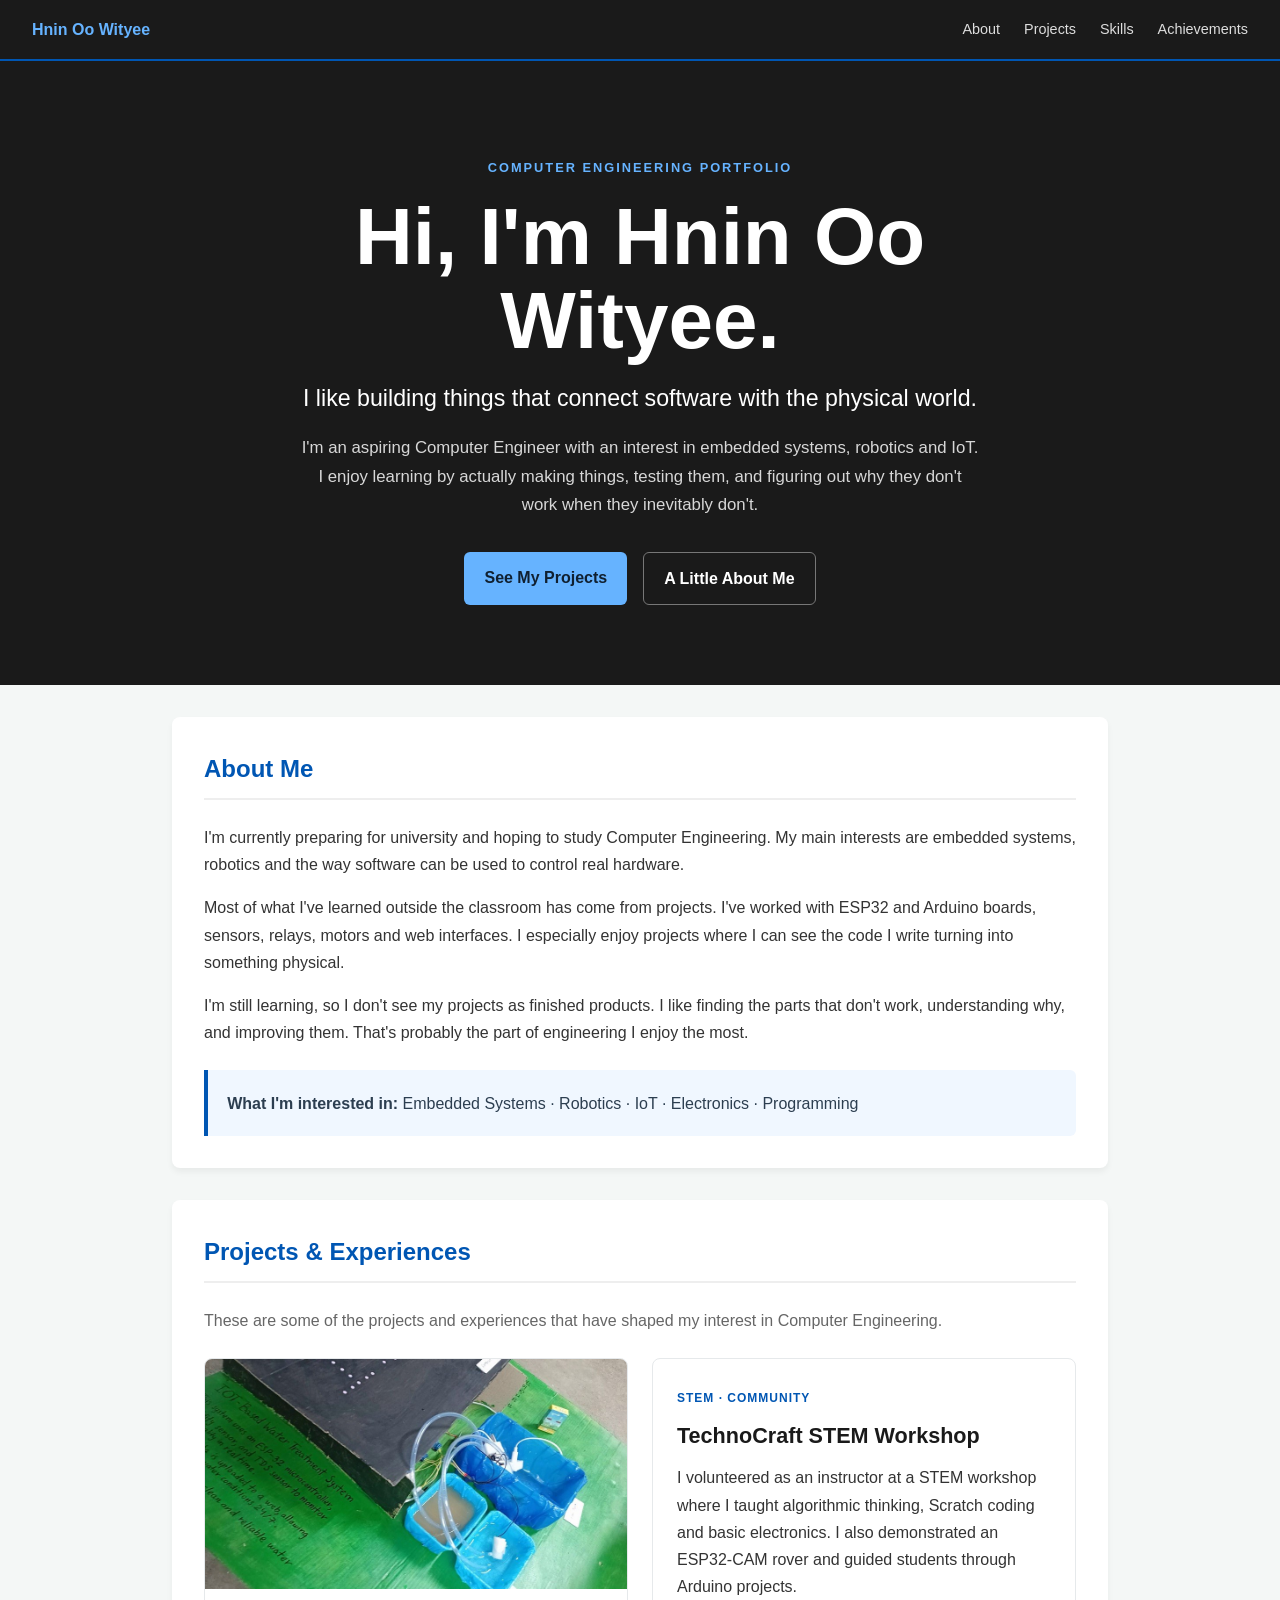
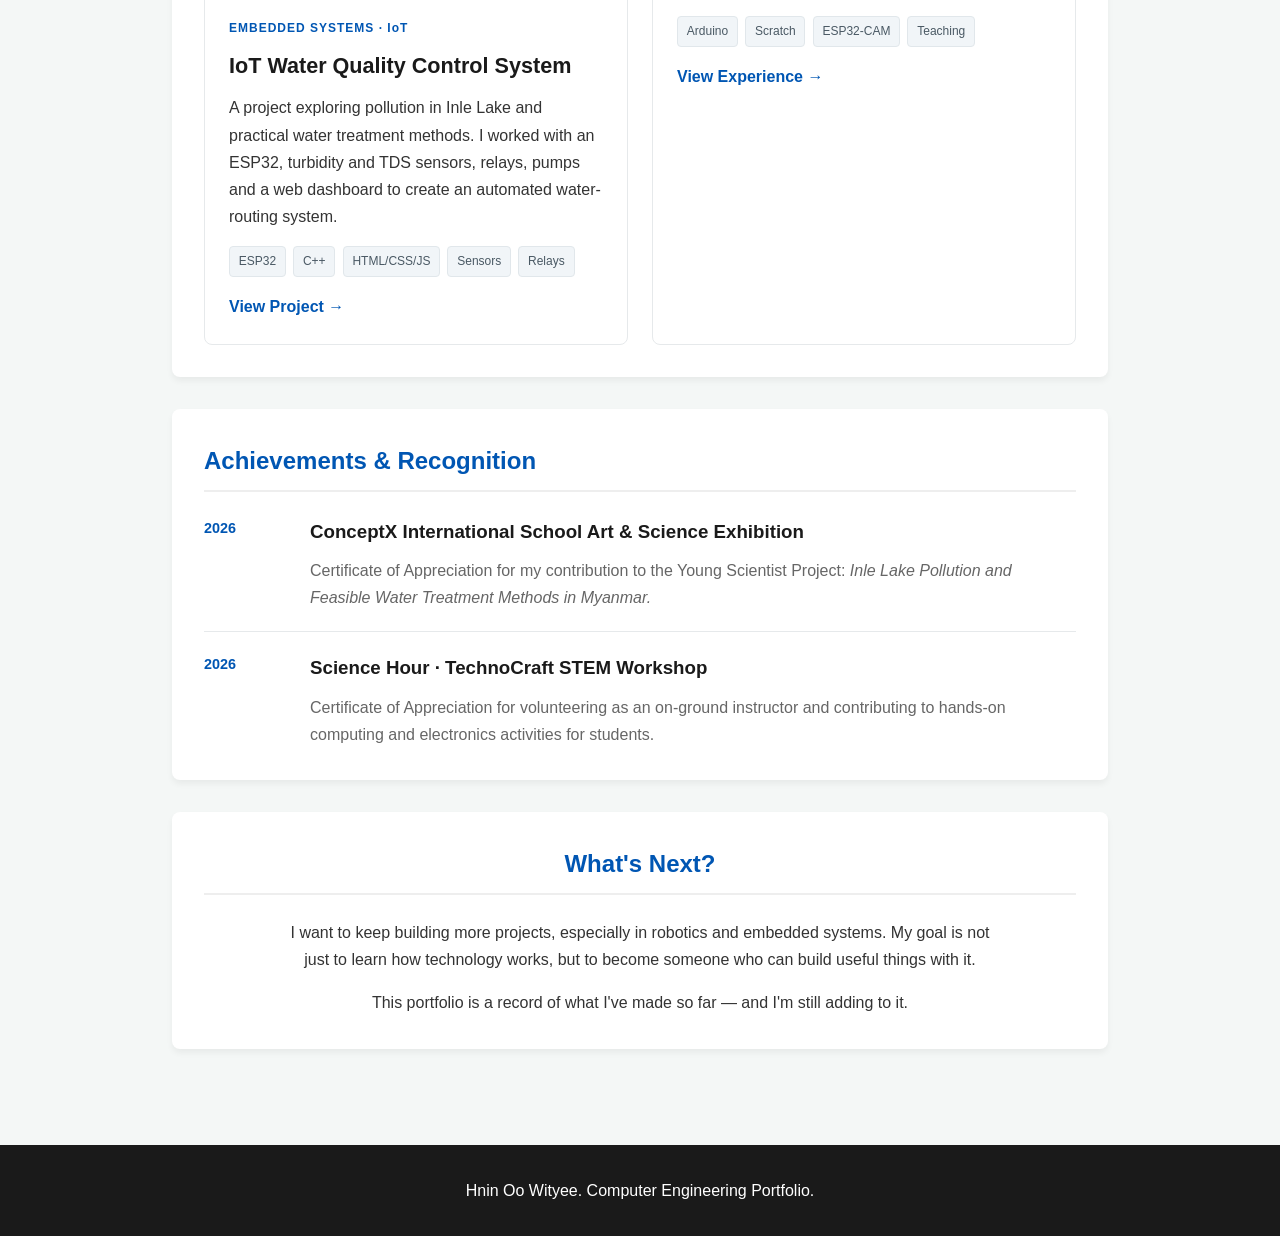
==== index.html @ 97ced182 "Add files via upload" ====
<!DOCTYPE html>
<html lang="en">
<head>
<meta charset="UTF-8">
<meta name="viewport" content="width=device-width, initial-scale=1.0">
<title>Hnin Oo Wityee | Computer Engineering Portfolio</title>
<link rel="stylesheet" href="index.css">
</head>
<body>

<nav class="nav-bar">
    <a href="home.html" class="nav-name">Hnin Oo Wityee</a>
    <div class="nav-links">
        <a href="#about">About</a>
        <a href="#projects">Projects</a>
        <a href="#skills">Skills</a>
        <a href="#achievements">Achievements</a>
    </div>
</nav>

<header class="hero">
    <div class="hero-content">
        <p class="eyebrow">COMPUTER ENGINEERING PORTFOLIO</p>
        <h1>Hi, I'm Hnin Oo Wityee.</h1>
        <p class="hero-subtitle">I like building things that connect software with the physical world.</p>
        <p class="hero-text">
            I'm an aspiring Computer Engineer with an interest in embedded systems, robotics and IoT.
            I enjoy learning by actually making things, testing them, and figuring out why they don't
            work when they inevitably don't.
        </p>
        <div class="hero-buttons">
            <a href="#projects" class="button primary-button">See My Projects</a>
            <a href="#about" class="button secondary-button">A Little About Me</a>
        </div>
    </div>
</header>

<main class="container">

<section id="about">
    <h2>About Me</h2>
    <p>
        I'm currently preparing for university and hoping to study Computer Engineering.
        My main interests are embedded systems, robotics and the way software can be used
        to control real hardware.
    </p>
    <p>
        Most of what I've learned outside the classroom has come from projects. I've worked
        with ESP32 and Arduino boards, sensors, relays, motors and web interfaces. I especially
        enjoy projects where I can see the code I write turning into something physical.
    </p>
    <p>
        I'm still learning, so I don't see my projects as finished products. I like finding
        the parts that don't work, understanding why, and improving them. That's probably the
        part of engineering I enjoy the most.
    </p>
    <div class="quote-box">
        <strong>What I'm interested in:</strong>
        Embedded Systems · Robotics · IoT · Electronics · Programming
    </div>
</section>

<section id="projects">
    <h2>Projects & Experiences</h2>
    <p class="section-intro">
        These are some of the projects and experiences that have shaped my interest in Computer Engineering.
    </p>

    <div class="project-grid">
        <article class="project-card">
            <div class="project-image">
                <img src="circuit.jpg" alt="ESP32 water quality control system with sensors, pumps and water tanks">
            </div>
            <div class="project-content">
                <span class="project-tag">EMBEDDED SYSTEMS · IoT</span>
                <h3>IoT Water Quality Control System</h3>
                <p>
                    A project exploring pollution in Inle Lake and practical water treatment methods.
                    I worked with an ESP32, turbidity and TDS sensors, relays, pumps and a web dashboard
                    to create an automated water-routing system.
                </p>
                <div class="tech-tags">
                    <span>ESP32</span><span>C++</span><span>HTML/CSS/JS</span><span>Sensors</span><span>Relays</span>
                </div>
                <a href="inle.html" class="project-link">View Project →</a>
            </div>
        </article>

        <article class="project-card">
            <div class="project-content">
                <span class="project-tag">STEM · COMMUNITY</span>
                <h3>TechnoCraft STEM Workshop</h3>
                <p>
                    I volunteered as an instructor at a STEM workshop where I taught algorithmic
                    thinking, Scratch coding and basic electronics. I also demonstrated an ESP32-CAM
                    rover and guided students through Arduino projects.
                </p>
                <div class="tech-tags">
                    <span>Arduino</span><span>Scratch</span><span>ESP32-CAM</span><span>Teaching</span>
                </div>
                <a href="technocraft.html" class="project-link">View Experience →</a>
            </div>
        </article>
    </div>
</section>



<section id="achievements">
    <h2>Achievements & Recognition</h2>
    <div class="achievement-list">
        <div class="achievement-item">
            <div class="achievement-year">2026</div>
            <div>
                <h3>ConceptX International School Art & Science Exhibition</h3>
                <p>Certificate of Appreciation for my contribution to the Young Scientist Project:
                <em>Inle Lake Pollution and Feasible Water Treatment Methods in Myanmar.</em></p>
            </div>
        </div>
        <div class="achievement-item">
            <div class="achievement-year">2026</div>
            <div>
                <h3>Science Hour · TechnoCraft STEM Workshop</h3>
                <p>Certificate of Appreciation for volunteering as an on-ground instructor and
                contributing to hands-on computing and electronics activities for students.</p>
            </div>
        </div>
    </div>
</section>

<section class="closing-section">
    <h2>What's Next?</h2>
    <p>
        I want to keep building more projects, especially in robotics and embedded systems.
        My goal is not just to learn how technology works, but to become someone who can build useful things with it.
    </p>
    <p>This portfolio is a record of what I've made so far — and I'm still adding to it.</p>
</section>

</main>

<footer>
    <p>Hnin Oo Wityee. Computer Engineering Portfolio.</p>
</footer>
</body>
</html>
---- index.css ----
:root {
    --primary-color: #0056b3;
    --secondary-color: #1a1a1a;
    --bg-color: #f4f7f6;
    --text-color: #333;
    --muted-color: #666;
    --card-bg: #fff;
    --accent-color: #66b3ff;
    --border-color: #e6e9eb;
}
* { margin:0; padding:0; box-sizing:border-box; font-family:'Segoe UI',Tahoma,Geneva,Verdana,sans-serif; }
html { scroll-behavior:smooth; }
body { background:var(--bg-color); color:var(--text-color); line-height:1.7; }
.nav-bar { background:var(--secondary-color); padding:1rem 2rem; display:flex; justify-content:space-between; align-items:center; border-bottom:2px solid var(--primary-color); position:sticky; top:0; z-index:10; }
.nav-name { color:var(--accent-color); text-decoration:none; font-weight:700; }
.nav-links { display:flex; gap:1.5rem; }
.nav-links a { color:#ddd; text-decoration:none; font-size:.9rem; }
.nav-links a:hover { color:var(--accent-color); }
.hero { background:var(--secondary-color); color:#fff; padding:6rem 2rem 5rem; text-align:center; }
.hero-content { max-width:850px; margin:auto; }
.eyebrow { color:var(--accent-color); font-size:.8rem; font-weight:700; letter-spacing:2px; margin-bottom:1rem; }
.hero h1 { font-size:clamp(3rem,8vw,5rem); line-height:1.05; margin-bottom:1rem; }
.hero-subtitle { font-size:1.45rem; margin-bottom:1rem; }
.hero-text { max-width:680px; margin:auto; color:#d7d7d7; font-size:1.05rem; }
.hero-buttons { display:flex; justify-content:center; gap:1rem; flex-wrap:wrap; margin-top:2rem; }
.button { display:inline-block; padding:.75rem 1.25rem; border-radius:6px; text-decoration:none; font-weight:600; transition:.2s; }
.primary-button { background:var(--accent-color); color:#102030; }
.secondary-button { border:1px solid #777; color:#fff; }
.button:hover { transform:translateY(-2px); }
.container { max-width:1000px; margin:auto; padding:2rem; }
section { background:var(--card-bg); margin-bottom:2rem; padding:2rem; border-radius:8px; box-shadow:0 4px 6px rgba(0,0,0,.05); }
h2 { color:var(--primary-color); border-bottom:2px solid #eee; padding-bottom:.5rem; margin-bottom:1.5rem; }
h3 { color:var(--secondary-color); margin-bottom:.6rem; }
section p + p { margin-top:1rem; }
.section-intro { color:var(--muted-color); }
.quote-box { background:#f0f7ff; border-left:4px solid var(--primary-color); padding:1.2rem; margin-top:1.5rem; border-radius:0 6px 6px 0; color:#2c3e50; }
.project-grid { display:grid; grid-template-columns:repeat(auto-fit,minmax(300px,1fr)); gap:1.5rem; margin-top:1.5rem; }
.project-card { border:1px solid var(--border-color); border-radius:8px; overflow:hidden; background:#fff; display:flex; flex-direction:column; transition:.2s; }
.project-card:hover { transform:translateY(-3px); box-shadow:0 8px 18px rgba(0,0,0,.08); }
.project-image { height:230px; background:#eef2f4; overflow:hidden; }
.project-image img { width:100%; height:100%; object-fit:cover; }
.project-content { padding:1.5rem; flex:1; }
.project-tag { color:var(--primary-color); font-size:.75rem; font-weight:700; letter-spacing:1px; }
.project-content h3 { margin-top:.5rem; font-size:1.35rem; }
.tech-tags { display:flex; flex-wrap:wrap; gap:.45rem; margin:1rem 0; }
.tech-tags span { background:#f1f5f8; border:1px solid #e1e7eb; color:#4a5964; padding:.25rem .55rem; border-radius:4px; font-size:.75rem; }
.project-link { color:var(--primary-color); text-decoration:none; font-weight:700; }
.project-link:hover { text-decoration:underline; }
.skills-grid { display:grid; grid-template-columns:repeat(auto-fit,minmax(220px,1fr)); gap:1.5rem; }
.skill-group { border-left:3px solid var(--primary-color); padding-left:1rem; }
.skill-group ul { list-style:none; }
.skill-group li { margin-bottom:.35rem; }
.achievement-list { display:flex; flex-direction:column; gap:1.25rem; }
.achievement-item { display:grid; grid-template-columns:90px 1fr; gap:1rem; padding-bottom:1.25rem; border-bottom:1px solid var(--border-color); }
.achievement-item:last-child { border-bottom:none; padding-bottom:0; }
.achievement-year { color:var(--primary-color); font-weight:700; font-size:.9rem; }
.achievement-item p { color:var(--muted-color); }
.closing-section { text-align:center; }
.closing-section p { max-width:720px; margin-left:auto; margin-right:auto; }
footer { text-align:center; padding:2rem; background:var(--secondary-color); color:#fff; margin-top:2rem; }
@media(max-width:650px) {
    .nav-bar { padding:.9rem 1rem; }
    .nav-links { gap:.7rem; }
    .nav-links a { font-size:.75rem; }
    .hero { padding:4.5rem 1.5rem 4rem; }
    .hero-subtitle { font-size:1.2rem; }
    .container { padding:1rem; }
    section { padding:1.4rem; }
    .achievement-item { grid-template-columns:1fr; gap:.25rem; }
}
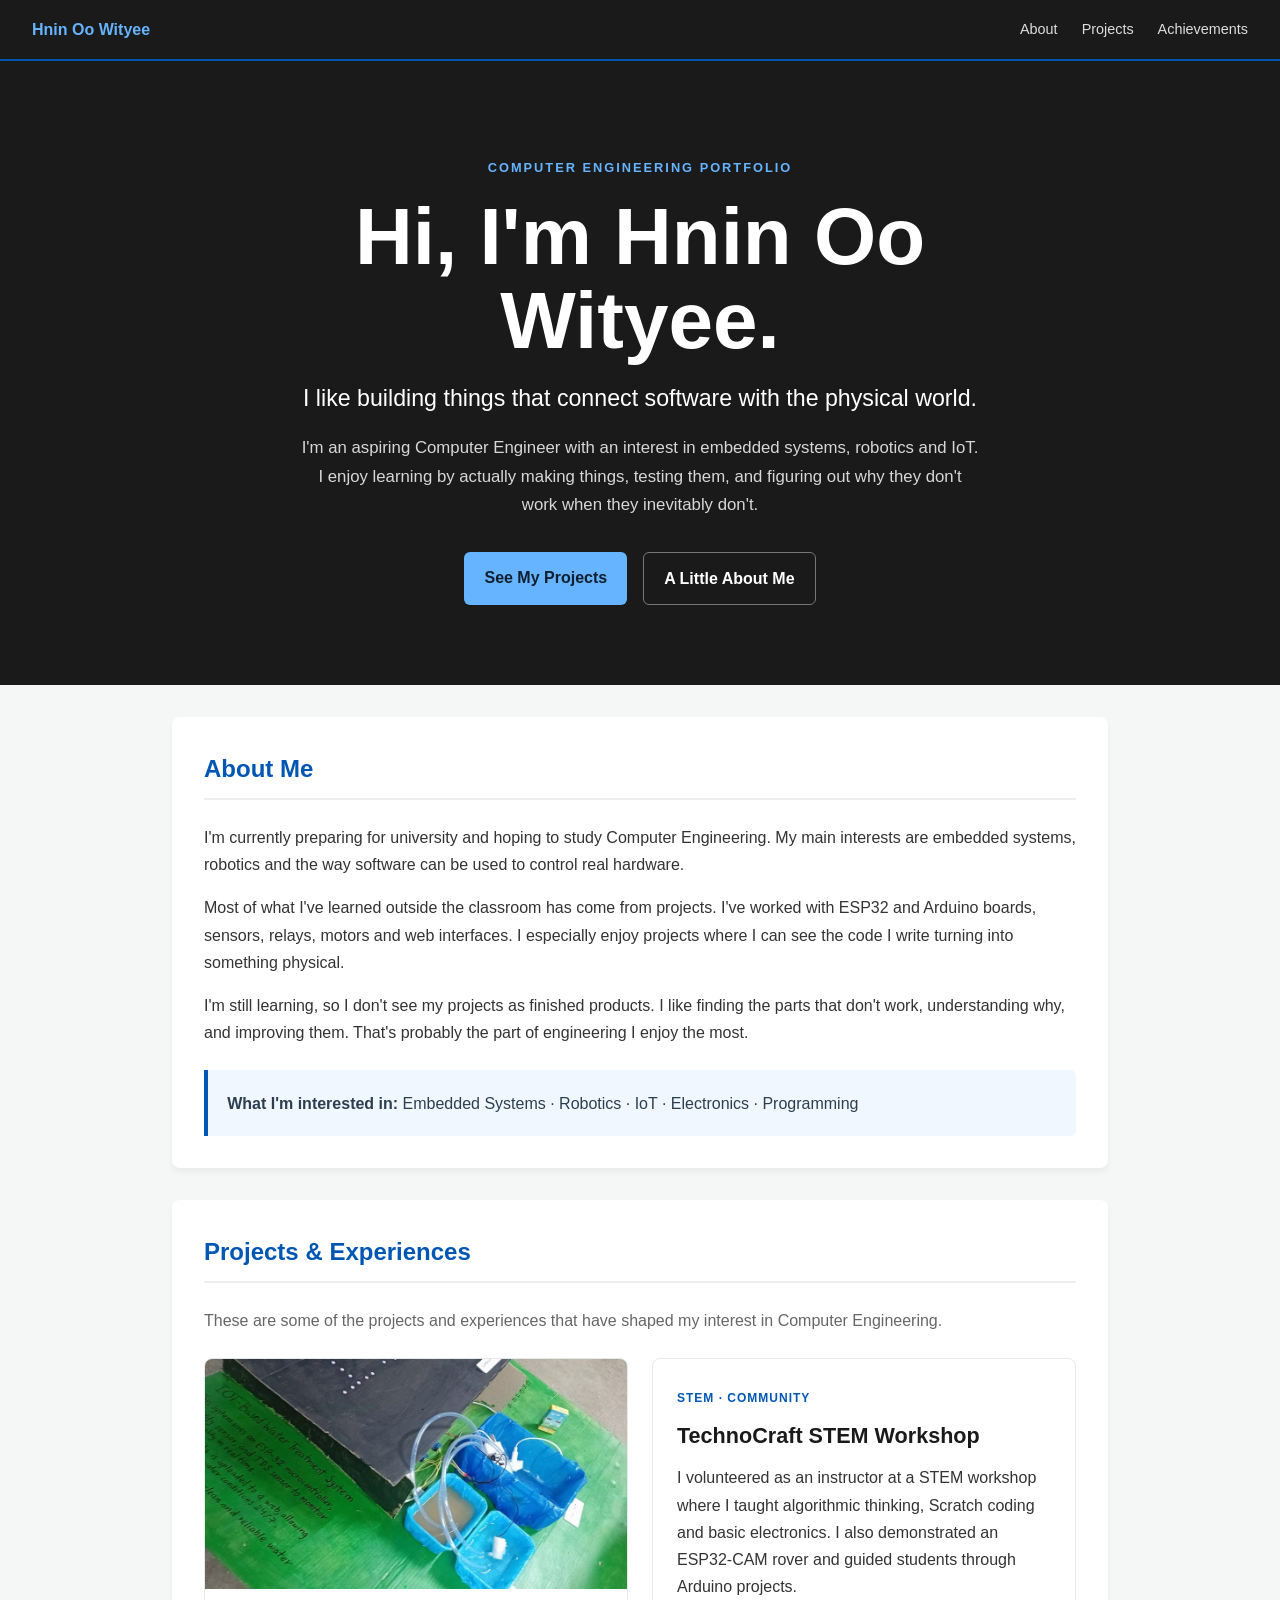
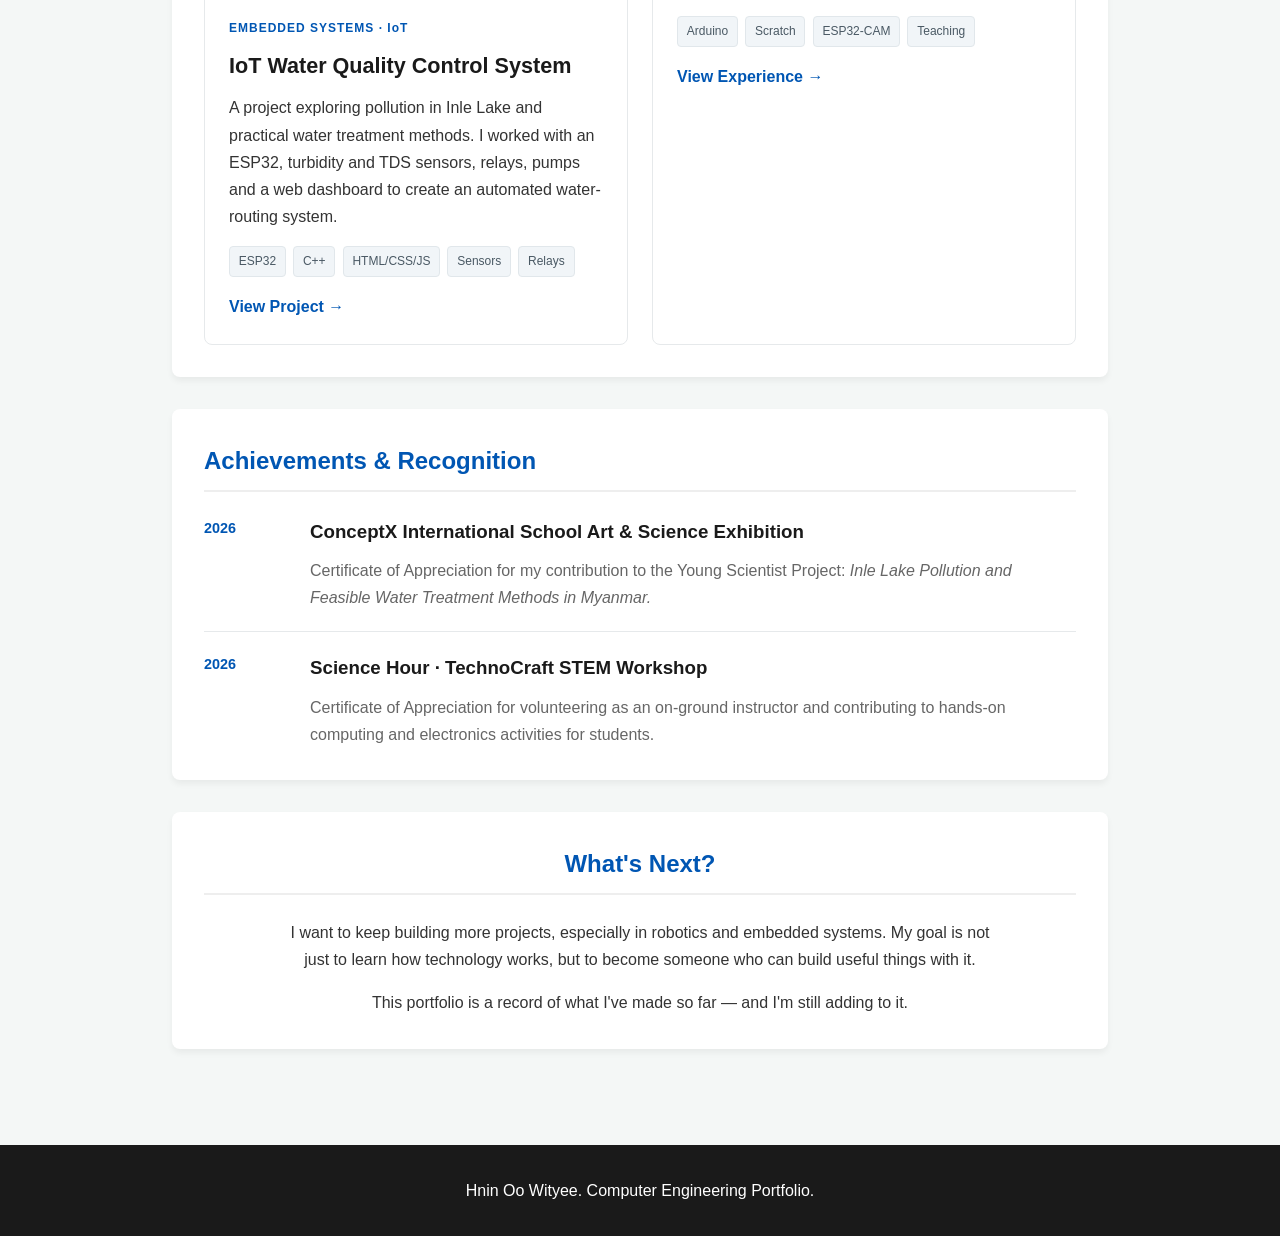
==== commit c53f06d4: "Update index.html" ====
--- a/index.html
+++ b/index.html
@@ -13,7 +13,6 @@
     <div class="nav-links">
         <a href="#about">About</a>
         <a href="#projects">Projects</a>
-        <a href="#skills">Skills</a>
         <a href="#achievements">Achievements</a>
     </div>
 </nav>
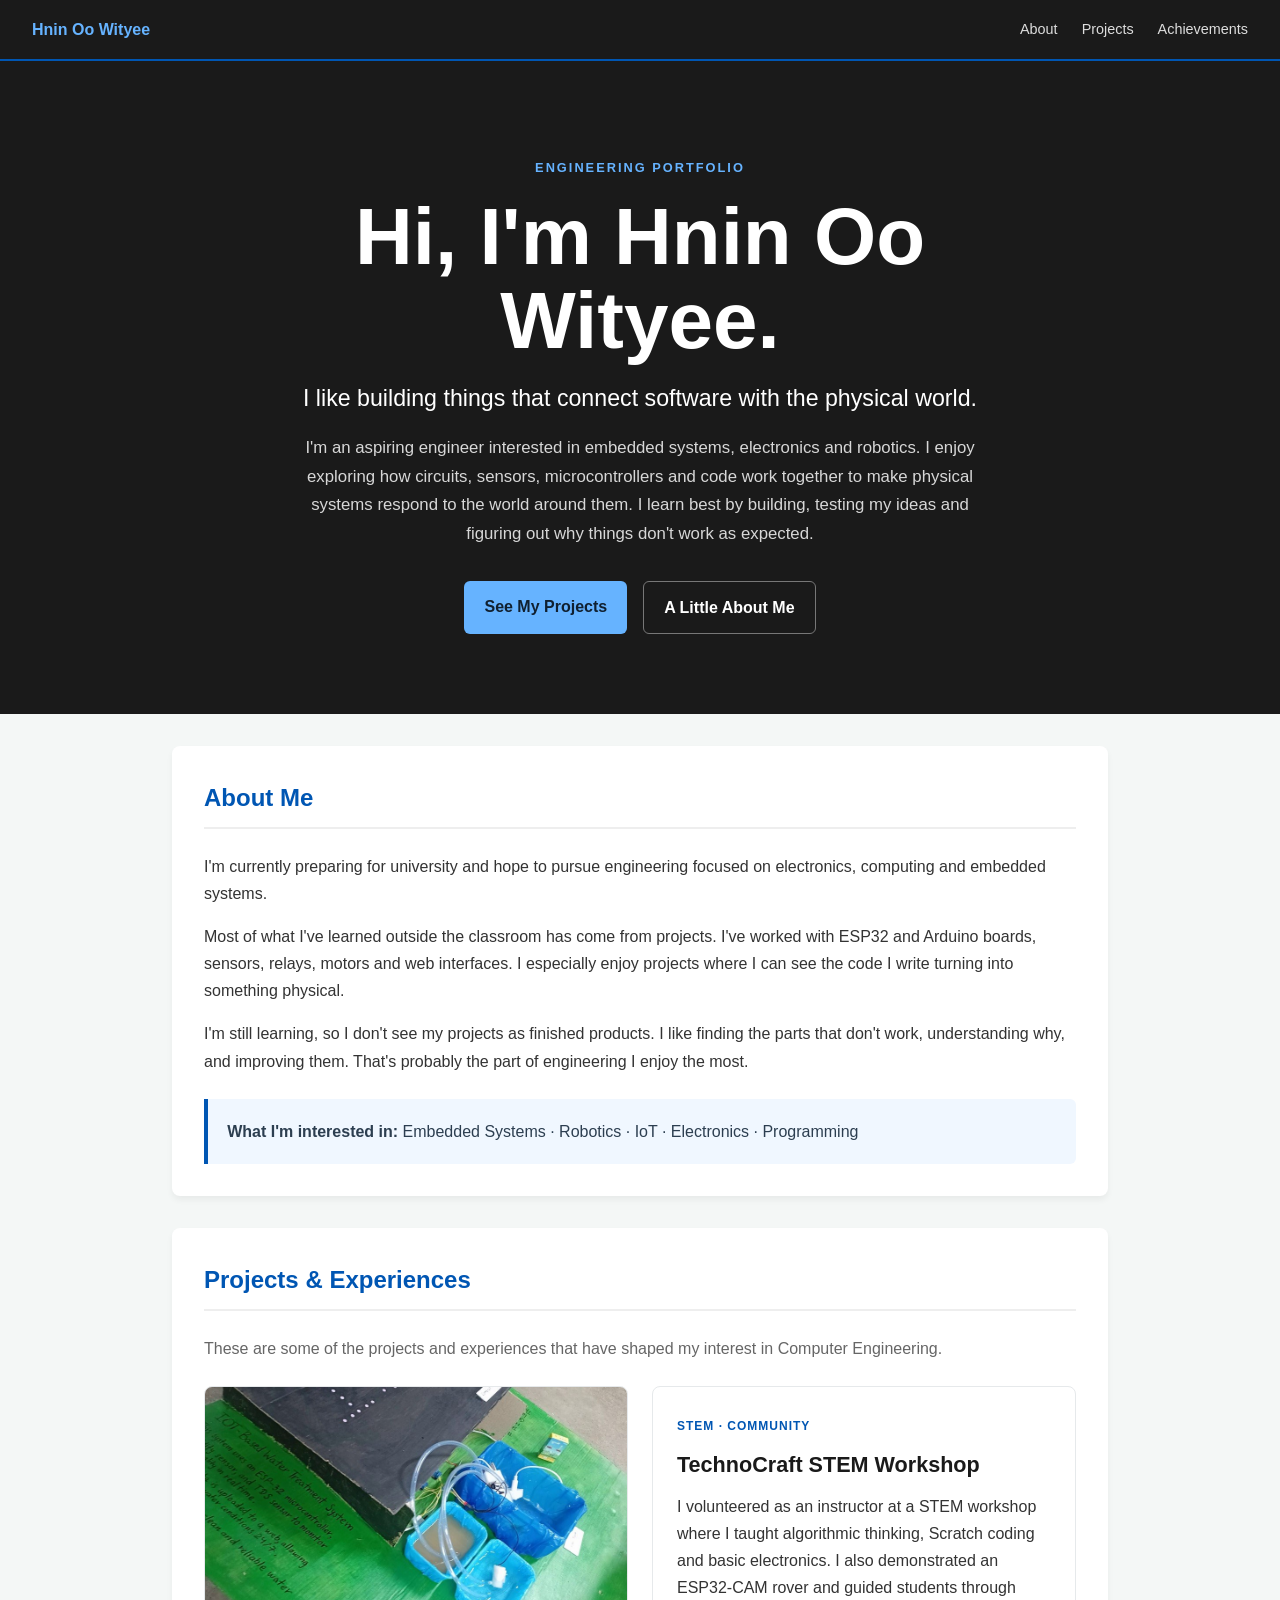
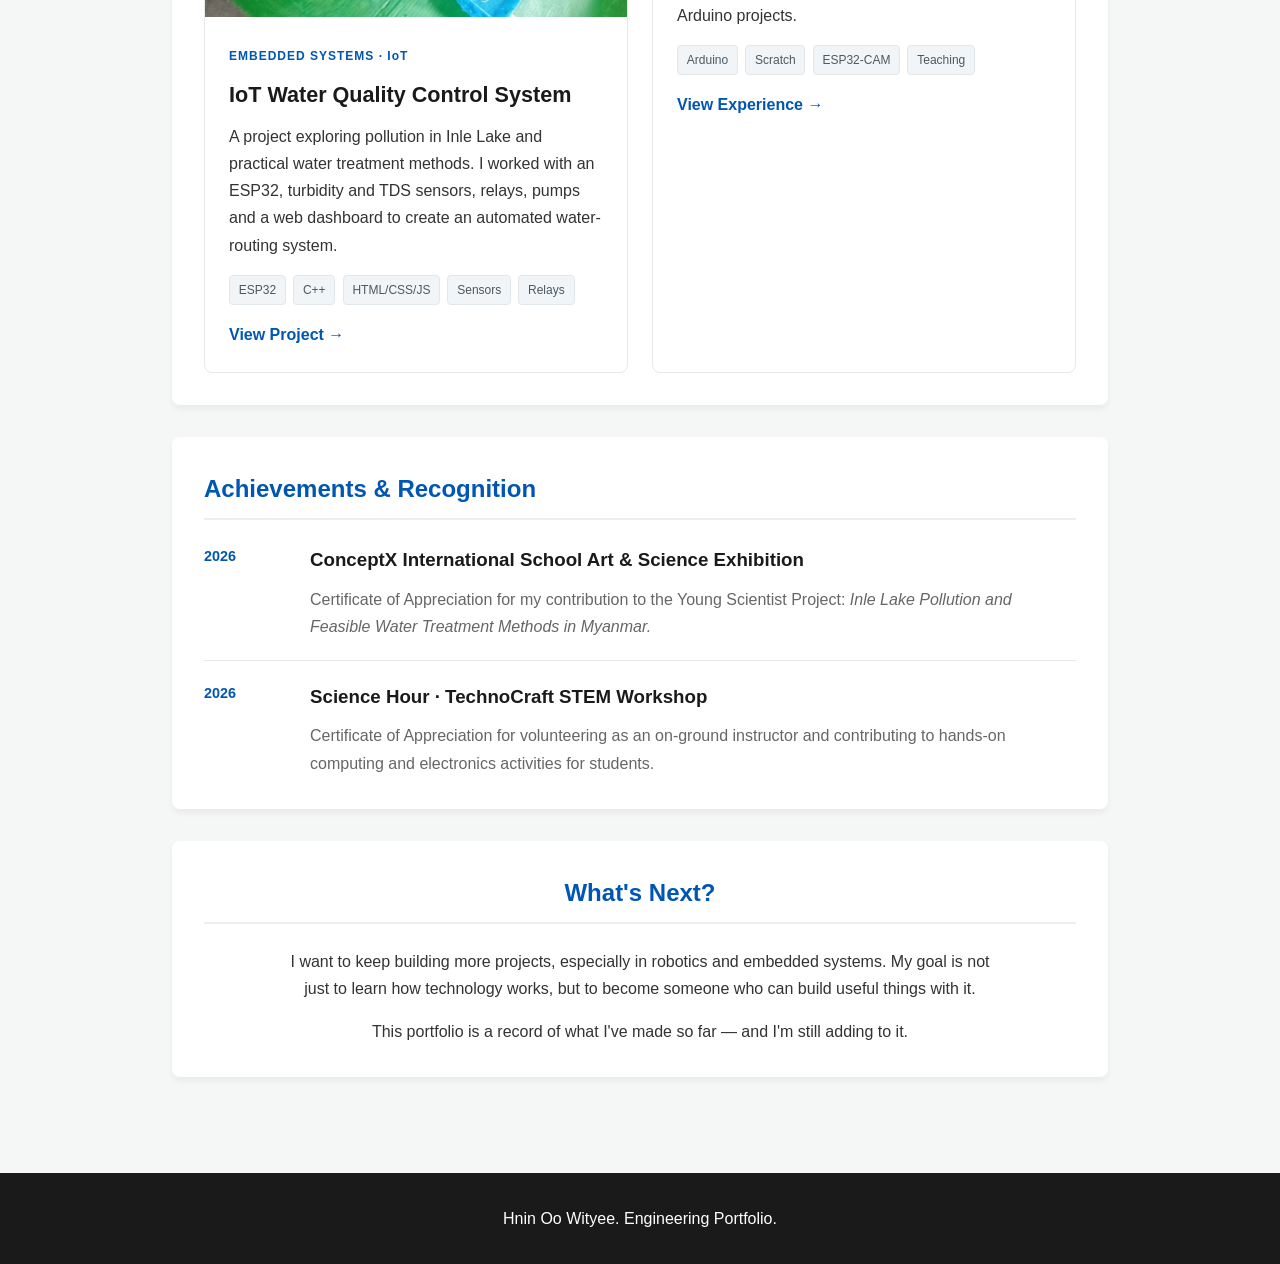
==== commit cb230bb2: "Update index.html" ====
--- a/index.html
+++ b/index.html
@@ -19,13 +19,14 @@
 
 <header class="hero">
     <div class="hero-content">
-        <p class="eyebrow">COMPUTER ENGINEERING PORTFOLIO</p>
+        <p class="eyebrow">ENGINEERING PORTFOLIO</p>
         <h1>Hi, I'm Hnin Oo Wityee.</h1>
         <p class="hero-subtitle">I like building things that connect software with the physical world.</p>
         <p class="hero-text">
-            I'm an aspiring Computer Engineer with an interest in embedded systems, robotics and IoT.
-            I enjoy learning by actually making things, testing them, and figuring out why they don't
-            work when they inevitably don't.
+            I'm an aspiring engineer interested in embedded systems, electronics and robotics. I enjoy 
+            exploring how circuits, sensors, microcontrollers and code work together to make physical 
+            systems respond to the world around them. I learn best by building, testing my ideas and 
+            figuring out why things don't work as expected.
         </p>
         <div class="hero-buttons">
             <a href="#projects" class="button primary-button">See My Projects</a>
@@ -39,9 +40,8 @@
 <section id="about">
     <h2>About Me</h2>
     <p>
-        I'm currently preparing for university and hoping to study Computer Engineering.
-        My main interests are embedded systems, robotics and the way software can be used
-        to control real hardware.
+        I'm currently preparing for university and hope to pursue engineering focused on electronics,
+        computing and embedded systems.
     </p>
     <p>
         Most of what I've learned outside the classroom has come from projects. I've worked
@@ -139,7 +139,7 @@
 </main>
 
 <footer>
-    <p>Hnin Oo Wityee. Computer Engineering Portfolio.</p>
+    <p>Hnin Oo Wityee. Engineering Portfolio.</p>
 </footer>
 </body>
 </html>
